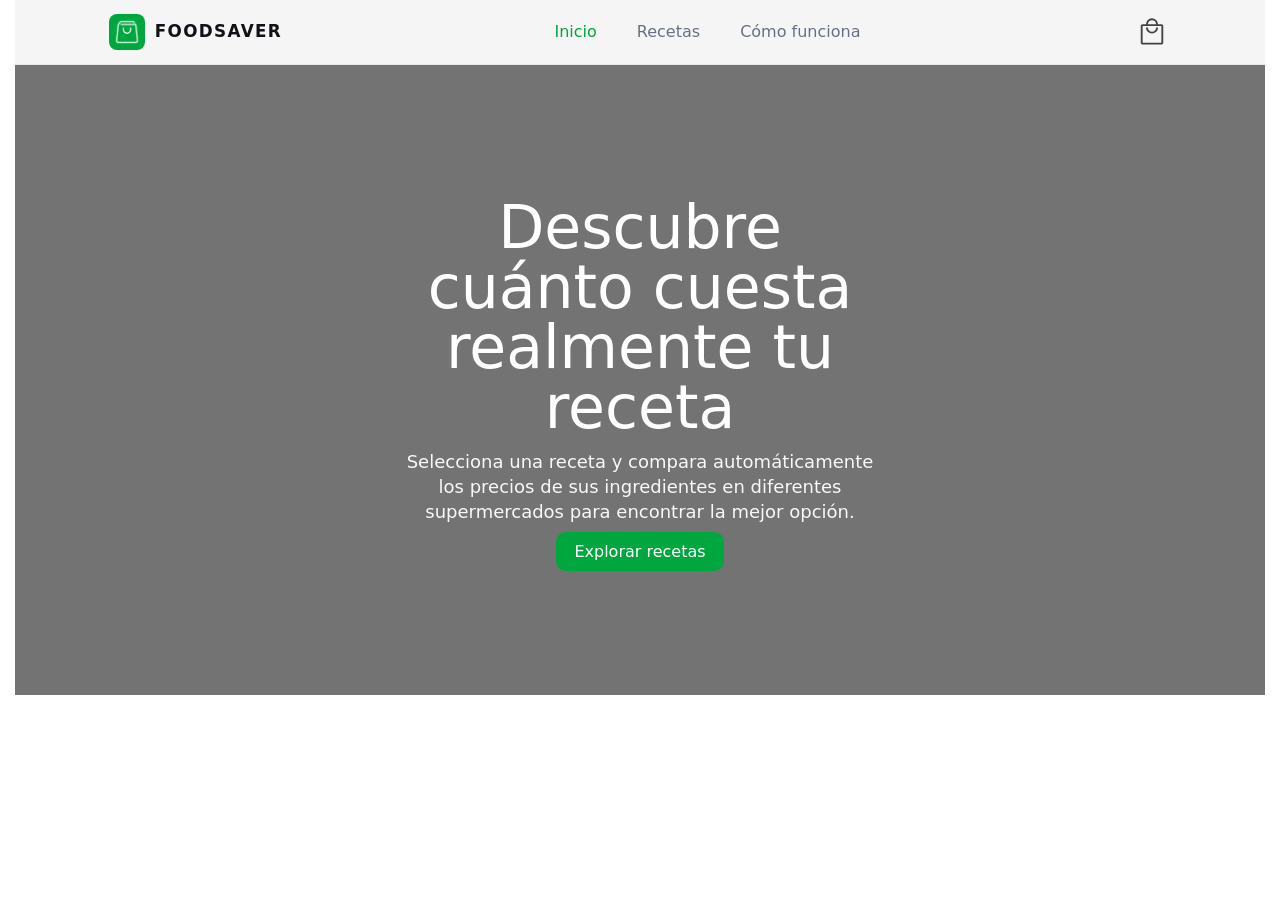
==== index.html @ 43d9aaf2 "Agregar características del carro, página de receta, y estilos Se introdujo la funcionalidad de carr" ====
<!DOCTYPE html>
<html lang="es">
<head>
    <!-- Configuración básica del documento -->
    <meta charset="utf-8">
    <meta name="viewport" content="width=device-width, initial-scale=1">
    <title>Foodsaver</title>
    <meta name="description" content="Foodsaver te ayuda a comparar precios de ingredientes entre supermercados para ahorrar en tus recetas favoritas.">

    <!-- Hoja de estilos principal (modular) -->
    <link rel="stylesheet" href="css/base/variables.css">
    <link rel="stylesheet" href="css/base/reset.css">
    <link rel="stylesheet" href="css/layout/header.css">
    <link rel="stylesheet" href="css/layout/container.css">
    <link rel="stylesheet" href="css/components/nav.css">
    <link rel="stylesheet" href="css/components/mobile-menu.css">
    <link rel="stylesheet" href="css/components/buttons.css">
    <link rel="stylesheet" href="css/pages/home.css">

    <!-- Script del header: controla menú móvil y estados interactivos -->
    <script defer src="js/header.js"></script>
    <script defer src="js/cart-shared.js"></script>
</head>
<body>
    <!-- Enlace accesible para saltar directamente al contenido principal -->
    <a class="skip-link sr-only" href="#content">Saltar al contenido</a>

    <!-- Header principal del sitio -->
    <header class="site-header">
        <div class="container header-inner">

            <!-- Logo / marca principal que redirige al inicio -->
            <a href="index.html" class="brand" aria-label="Foodsaver — Inicio">
                <img
                    src="assets/icons/Foodsaver.png"
                    alt="Logo Foodsaver"
                >
                <span class="brand__name">FOODSAVER</span>
            </a>

            <!-- Navegación principal visible en desktop -->
            <nav class="main-nav" aria-label="Navegación principal">
                <ul class="nav__list">
                    <li><a class="nav__link" href="index.html">Inicio</a></li>
                    <li><a class="nav__link" href="pages/recetas.html">Recetas</a></li>
                    <li><a class="nav__link" href="pages/como-funciona.html">Cómo funciona</a></li>
                </ul>
            </nav>

            <!-- Acciones del header: carrito y botón hamburguesa -->
            <div class="header-actions">

                <!-- Acceso al carrito en desktop -->
                <a href="pages/carrito.html" class="cart" aria-label="Ver carrito">
                    <img
                        src="assets/icons/Shopping_Bag.svg"
                        alt="Icono de carrito de compras"
                        aria-hidden="true"
                    >
                    <span class="cart-count" hidden>0</span>
                </a>

                <!-- Botón que abre el menú móvil -->
                <button
                    class="menu-toggle"
                    type="button"
                    aria-controls="mobile-menu"
                    aria-expanded="false"
                    aria-label="Abrir menú"
                >
                    <img
                        src="assets/icons/Menu.svg"
                        aria-hidden="true"
                        focusable="false"
                    >
                </button>
            </div>
        </div>

        <!-- Menú móvil oculto por defecto -->
        <div id="mobile-menu" class="mobile-menu" hidden>

            <!-- Tarjeta central del menú móvil tratada como diálogo accesible -->
             <!-- aria-modal="true"le indica a las tecnologías de asistencia que 
              informen al usuario que la capacidad de interactuar con otro contenido 
              de la página, o acceder a él, requiere que el cuadro de diálogo modal 
              esté cerrado o pierda el foco. En este caso, el menú móvil es un diálogo modal -->
            <div class="mobile-card" role="dialog" aria-modal="true" aria-label="Navegación móvil">

                <!-- Cabecera del menú móvil con botón para cerrar -->
                <header class="mobile-card__header">
                    <button class="mobile-close" type="button" aria-label="Cerrar menú">
                        <img src="assets/icons/Close_Menu.svg" alt="" aria-hidden="true">
                    </button>
                </header>

                <!-- Navegación en versión móvil -->
                <nav class="mobile-nav" aria-label="Navegación móvil">
                    <ul class="mobile-nav__list">
                        <li><a href="index.html" class="mobile-nav__link">Inicio</a></li>
                        <li><a href="pages/recetas.html" class="mobile-nav__link">Recetas</a></li>
                        <li><a href="pages/como-funciona.html" class="mobile-nav__link">Cómo funciona</a></li>
                    </ul>
                </nav>

                <!-- Acceso al carrito dentro del menú móvil -->
                <a href="pages/carrito.html" class="mobile-cart" aria-label="Ver carrito">
                    <img
                        src="assets/icons/Shopping_Bag.svg"
                        alt="Icono de carrito de compras"
                        aria-hidden="true"
                    >
                    <span class="cart-count" hidden>0</span>
                </a>
            </div>
        </div>
    </header>

    <!-- Contenido principal de la página -->
    <main id="content" tabindex="-1">
            <div class="hero-image" role="region" aria-label="Hero — Descubre recetas">
                <div class="hero-text">
                    <h1>Descubre cuánto cuesta realmente tu receta</h1>
                    <p>Selecciona una receta y compara automáticamente los precios de sus ingredientes en diferentes supermercados para encontrar la mejor opción.</p>
                    <a class="btn" href="pages/recetas.html">Explorar recetas</a>
                </div>
            </div>

            <!-- Aquí irá el resto del contenido -->
    </main>
</body>
</html>
---- css/base/variables.css ----
/* ==========================
   Variables globales del proyecto
   Centralizan colores, tamaños y valores reutilizables
   ========================== */
:root {
    --bg: #f5f5f5;
    --text: #111217;
    --muted: #667085;
    --accent: #00A63E;
    --max-width: 1100px;
    --gap: 1rem; /*Equivale a  16px, pero se escala automáticamente con el tamaño de fuente raíz */
    --radius: 8px;
    --focus-ring: 0 0 0 2px rgba(0, 166, 61, 0.384);
    --transition-fast: .12s;
}
---- css/layout/header.css ----
/* ==========================
   Estructura general del header
   ========================== */

/*Estilo base del header */
.site-header {
    background: var(--bg);
    border-bottom: 1px solid rgba(0, 0, 0, 0.05);
}

/* Layout del contenido interno del header */
.header-inner {
    display: flex; /* Ocupa todo el ancho disponible */
    align-items: center; /* Centra verticalemente */
    justify-content: space-between;
    gap: var(--gap);
    height: 64px;
}

/* ==========================
   Marca / logo
   ========================== */
.brand {
    display: inline-flex; /*Ocupa solo el espacio necesario para su contenido*/
    align-items: center;
    gap: .6rem;
    font-weight: 700;
    border-radius: var(--radius);
    padding: 0.2rem;
}

/* Icono del logo con fondo verde de marca */
.brand img {
    width: auto;
    height: 36px;
    border-radius: var(--radius);
    background: var(--accent);
    padding: 4px;
    object-fit: contain; /* La imagen debe encajar dentro de 36x36 sin deformarse / Mantiene proporcion */
}

/* Texto del logo */
.brand__name {
    color: var(--text);
    font-size: 1.05rem;
    letter-spacing: .08em;
}

.cart,
.mobile-cart {
    position: relative;
}

.cart-count {
    align-items: center;
    background: #00a63e;
    border-radius: 999px;
    color: #fff;
    display: inline-flex;
    font-size: 12px;
    font-weight: 700;
    height: 18px;
    justify-content: center;
    min-width: 18px;
    padding: 0 5px;
    position: absolute;
    right: -5px;
    top: -3px;
}

.cart-count[hidden] {
    display: none;
}
---- css/layout/container.css ----
/* Contenedor general para centrar contenido y limitar ancho */
.container {
    max-width: var(--max-width);
    margin: 0 auto;
    padding: 0 1rem; /* Espaciado horizontal, 0 en top y bottom, 1 rem en sides */
}
---- css/components/nav.css ----
/* ==========================
   Navegación principal
   En móvil se oculta y se activa más adelante con media query
   ========================== */
.main-nav {
    display: none; /* Se prioriza móvil antes que desktop, por eso se oculta por defecto */
}

/* Lista horizontal de enlaces en desktop */
.nav__list {
    display: flex;
    margin: 0;
    padding: 0;
    gap: 1rem;
    list-style: none; /* Elimina el marcador de lista por defecto */
}

.nav__link {
    display: inline-block;
    padding: .4rem .75rem; /*Arriba/Abajo, Izquierda/Derecha */
    border-radius: var(--radius);
    color: var(--muted);
    transition: color var(--transition-fast); /* Transición suave para el cambio de color en hover y estados activos */
}

/* Se mantiene el color verde de los enlaces en hover, active y estado actual */
/* Si se cumple cualquiera de estas condiciones, el enlace se resalta con el color de accent */
.nav__link:hover, /* En hover */
.nav__link:active, /* En active (mientras se hace clic) */
.nav__link[aria-current="page"],
.mobile-nav__link[aria-current="page"] {
    color: var(--accent);
}

/* ==========================
   Acciones del header
   Agrupa carrito y botón hamburguesa
   ========================== */

/* Aunque solo se muestre un item segun responsive (carrito o menú), se diseña
el contenedor para mantener dos o más elementos en caso de futuras adiciones */
.header-actions {
    display: flex;
    align-items: center;
    gap: .5rem;
}

/* Estilo base compartido por el carrito y el botón de menú */
.cart,
.menu-toggle {
    background: transparent; /* Quita el fondo gris por defecto de los botones */
    border: none; /* Elimina el borde por defecto de los botones */
    padding: .45rem;
    border-radius: var(--radius);
    cursor: pointer;
    display: inline-flex;
    align-items: center;
}

/* Tamaño uniforme para iconos del header */
/* Selecciona cualquier img dentro de .cart o .menu-toggle para aplicar el mismo tamaño */
/* Es un selector descendiente. Apunta a elementos hijos img dentro de .cart o .menu-toggle */
.cart img,
.menu-toggle img {
    width: auto;
    height: 30px;
}

/* Hover compartido entre carrito desktop, menú hamburguesa y carrito móvil */
.cart:hover,
.menu-toggle:hover,
.mobile-cart:hover {
    background: rgba(0, 0, 0, 0.04);
}

/* ==========================
   Media queries
   ========================== */

/* En móvil se oculta el carrito del header para evitar duplicación */
/* Cuando la pantalla sea de 699px o MENOS */
@media (max-width: 699px) {
    .header-actions .cart {
        display: none;
    }
}

/* ESTUDIAR */
/* En desktop se muestra la navegación principal y se oculta el menú hamburguesa */
/* Cuando la pantalla sea de 700px o MÁS grande */
@media (min-width: 700px) {
    .main-nav {
        display: block;
    }

    .menu-toggle {
        display: none;
    }
}
---- css/components/mobile-menu.css ----
/* ==========================
   Menú móvil
   Overlay + tarjeta central
   ========================== */
.mobile-menu {
    /* Cubre toda la pantalla con un fondo semitransparente */
    position: fixed; /* Fija el menú al viewport para que no se mueva al hacer scroll */
    inset: 0; /* Equivale a top: 0; right: 0; bottom: 0; left: 0; */

    display: flex;
    align-items: center;
    justify-content: center;
    background: rgba(0, 0, 0, 0.28);
    z-index: 1000; /* Asegura que el menú esté por encima de otros elementos */
    visibility: hidden;
    opacity: 0;
    transition: opacity .18s ease, visibility .18s;
}

/* Estado visible del overlay */
/* Mismo elemento con dos clases: .mobile-menu para el estilo base y .is-open para activar la visibilidad */
.mobile-menu.is-open {
    visibility: visible; /* Hace visible el overlay */
    opacity: 1; /* Si es cero el overlay no es visible pero es clickeable. Tambien controla el fade */
}
     
/* Tarjeta del menú móvil */
/* Contiene la navegacion, el botón de cierre y el acceso al carrito dentro del menú */
.mobile-card {
    width: min(92%, 400px); /* Usa el menor valor: 92% del ancho o máximo 420px */
    border-radius: 12px;
    padding: .75rem 1rem;
    background: var(--bg);
    
    display: flex;
    flex-direction: column;
    
    gap: .75rem;
    box-shadow: 0 12px 30px rgba(0, 0, 0, 0.18);
    max-height: 92vh;
}

/* Cabecera del diálogo móvil */
.mobile-card__header {
    display: flex;
    width: 100%;
    align-items: center; /* Centra el botón de cierre verticalmente */
    justify-content: center; /* Centra el botón de cierre horizontalmente */
}

/* Botón de cierre del menú móvil */
.mobile-close {
    background: transparent; /* Quita el fondo por defecto del botón */
    padding: .4rem;
    cursor: pointer;
    border: none; /* Elimina el borde por defecto del botón */
}

/* Tamaño del icono de cierre */
.mobile-close img {
    display: block;
    width: auto;
    height: 50px;
}

/* Lista vertical de enlaces en móvil */
.mobile-nav__list {
    list-style: none;
    padding: 0;
    margin: 0;
    
    display: flex;
    flex-direction: column;
    gap: .6rem;
}

/* Enlaces del menú móvil */
.mobile-nav__link {
    display: block;
    width: 100%; /* Ocupa todo el ancho del contenedor para facilitar el clic en móvil */

    text-align: center;
    padding: .6rem 1rem;
    border-radius: var(--radius);
    color: var(--text);
    transition: color var(--transition-fast);
}

/* Hovers del menú móvil. SE Pone el color verde de la variable global accent*/
.mobile-nav__link:hover,
.mobile-nav__link:active {
    color: var(--accent);
}

/* Carrito dentro del menú móvil */
.mobile-cart {
    border-radius: var(--radius);
    display: inline-flex; /* Permite que no ocupe todo el ancho. Permite que otros elementos se situen a su lado */
    align-items: center;
    justify-content: center;
    color: var(--text);

}

/* Tamaño del icono del carrito móvil */
.mobile-cart img {
    width: 60px;
    height: 60px;
}
---- css/components/buttons.css ----
/* Botones reutilizables */ /* Por defecto los botones son inline block. Se
Comportan como elementos en linea y además respetan las dimensiones  */
/* Explorar recetas , ... */
.btn {
    background: var(--accent); /* Color de fondo del boton */
    color: #fff; /* Color del texto del boton */
    padding: 10px 18px;
    border-radius: 10px;
    font-weight: 500;
    text-decoration: none;
}
---- css/pages/home.css ----
/* ==========================
   Simplified hero styles (appended)
   - Uses .hero-image and .hero-text for a minimal structure
   - Keeps a dark overlay and the Figma background asset
   ========================== */
.hero-image {
    position: relative;
    color: #fff;
    background-image: linear-gradient(rgba(0,0,0,0.55), rgba(0,0,0,0.55)), url("../../assets/images/hero_image.jpg");
    background-size: cover;
    background-position: center;
    background-repeat: no-repeat;
    min-height: 60vh;
}

.hero-text {
    position: absolute;
    top: 50%;
    left: 50%;
    transform: translate(-50%, -50%);
    text-align: center;
    padding: 0 1rem;
    max-width: 520px;
}

.hero-text h1 {
    margin: 0 0 0.75rem;
    font-weight: 500;
    font-size: clamp(28px, 6.5vw, 60px);
    line-height: 1;
}

.hero-text p {
    margin: 0 0 1rem;
    color: rgba(255,255,255,0.95);
    font-size: clamp(14px, 2.4vw, 18px);
    line-height: 1.4;
}

@media (min-width: 1024px) {
    .hero-image {
        min-height: 70vh;
    }

    .hero-text h1 {
        font-size: 60px;
        line-height: 60px;
    }
}
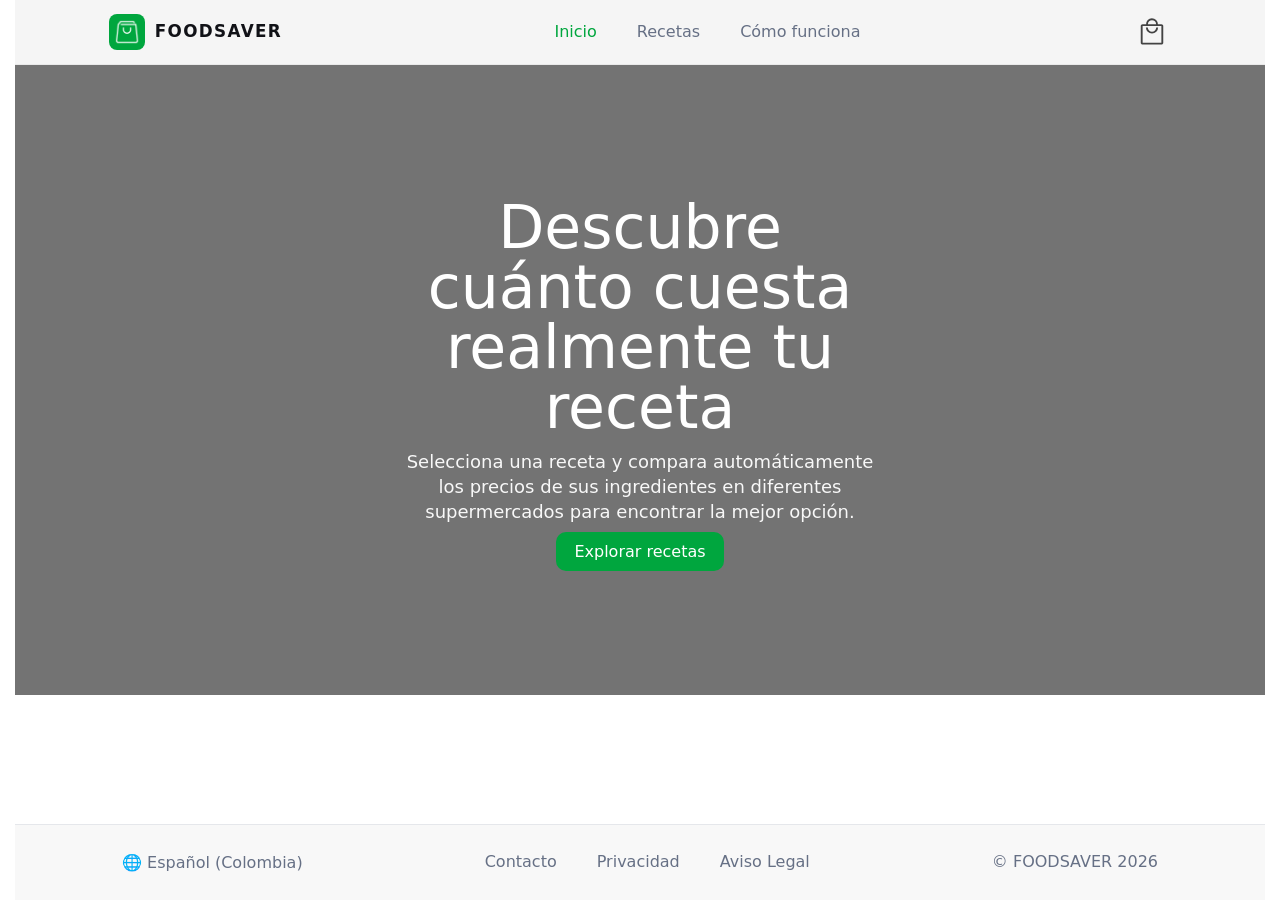
==== commit 7ec8f594: "Merge branch 'main' into Receta_Scraper" ====
--- a/index.html
+++ b/index.html
@@ -16,6 +16,7 @@
     <link rel="stylesheet" href="css/components/mobile-menu.css">
     <link rel="stylesheet" href="css/components/buttons.css">
     <link rel="stylesheet" href="css/pages/home.css">
+    <link rel="stylesheet" href="css/components/footer.css">
 
     <!-- Script del header: controla menú móvil y estados interactivos -->
     <script defer src="js/header.js"></script>
@@ -27,7 +28,7 @@
 
     <!-- Header principal del sitio -->
     <header class="site-header">
-        <div class="container header-inner">
+        <div class="container header-inner">    
 
             <!-- Logo / marca principal que redirige al inicio -->
             <a href="index.html" class="brand" aria-label="Foodsaver — Inicio">
@@ -128,5 +129,17 @@
 
             <!-- Aquí irá el resto del contenido -->
     </main>
+    <!-- Footer -->
+    <footer class="site-footer">
+        <div class="container">
+            <span class="footer-language" tabindex="0" aria-label="Idioma: Español (Colombia)">🌐 Español (Colombia)</span>
+            <nav class="footer-nav" aria-label="Enlaces de footer">
+                <a class="nav__link" href="pages/contacto.html">Contacto</a>
+                <a class="nav__link" href="pages/privacidad.html">Privacidad</a>
+                <a class="nav__link" href="pages/aviso-legal.html">Aviso Legal</a>
+            </nav>
+            <span class="footer-copyright" tabindex="0" aria-label="© FOODSAVER 2026">© FOODSAVER 2026</span>
+        </div>
+    </footer>
 </body>
 </html>
--- a/css/components/footer.css
+++ b/css/components/footer.css
@@ -0,0 +1,114 @@
+/* Footer component styles - cleaned and consolidated
+   - Merged rules into .site-footer .container (removed .footer-content wrapper)
+   - Removed unused/diagnostic borders and redundant selectors
+   - Kept visual layout, spacing and responsive behaviour unchanged
+*/
+.site-footer {
+    background-color: #f8f8f8;
+    padding: 1.25rem 0;
+    border-top: 1px solid #e5e7eb;
+}
+
+/* Specific container rules for footer only (do not change global .container) */
+.site-footer .container {
+    display: flex;
+    justify-content: space-between;
+    align-items: center;
+    gap: 1rem; /* matches previous effective gap */
+    padding: 0 1.5rem;
+    flex-wrap: wrap;
+    width: 100%;
+}
+
+/* Language indicator (informative) */
+.footer-language {
+    display: inline-block; /* allow focus ring */
+    white-space: nowrap;
+    font-size: 1rem;
+    font-weight: 500;
+    line-height: 1.5625rem;
+    color: var(--muted);
+    padding:0.2rem 0.5rem;
+    cursor: default;
+}
+
+.footer-language:focus-visible {
+    box-shadow: var(--focus-ring);
+    border-radius: var(--radius);
+    outline: none;
+}
+
+.footer-nav {
+    display: flex;
+    justify-content: center;
+    gap: 1rem;
+    flex: 1;
+}
+
+/* Keep link rules minimal: .nav__link provides hover/active/aria-current */
+.footer-nav a {
+    color: var(--muted);
+    text-decoration: none;
+    padding: .4rem .75rem; /* keep same spacing as header links */
+    border-radius: var(--radius);
+    transition: color var(--transition-fast);
+}
+
+.footer-copyright {
+    display: inline-block;
+    font-size: 1rem;
+    font-weight: 500;
+    line-height: 1.56rem;
+    padding:0.2rem 0.5rem;
+    color: var(--muted);
+    margin: 0;
+    cursor: default;
+}
+
+.footer-copyright:focus-visible {
+    box-shadow: var(--focus-ring);
+    border-radius: var(--radius);
+    outline: none;
+}
+
+/* Responsive: tablet */
+@media (max-width: 768px) {
+    .site-footer .container {
+        flex-direction: column;
+        align-items: center;
+        gap: 1.5rem;
+    }
+
+    .footer-nav {
+        flex-wrap: wrap;
+        justify-content: center;
+        gap: 0.5rem;
+    }
+
+    .footer-nav a {
+        padding: 0.75rem 1rem;
+        font-size: 0.95rem;
+        min-width: 100px;
+        text-align: center;
+    }
+}
+
+/* Responsive: mobile */
+@media (max-width: 480px) {
+    .footer-nav {
+        width: 100%;
+        gap: 0.5rem;
+        justify-content: center;
+    }
+
+    .footer-nav a {
+        flex: 1;
+        min-width: 80px;
+        padding: 0.625rem 0.5rem;
+        font-size: 0.875rem;
+    }
+
+    .footer-copyright {
+        font-size: 0.875rem;
+    }
+}
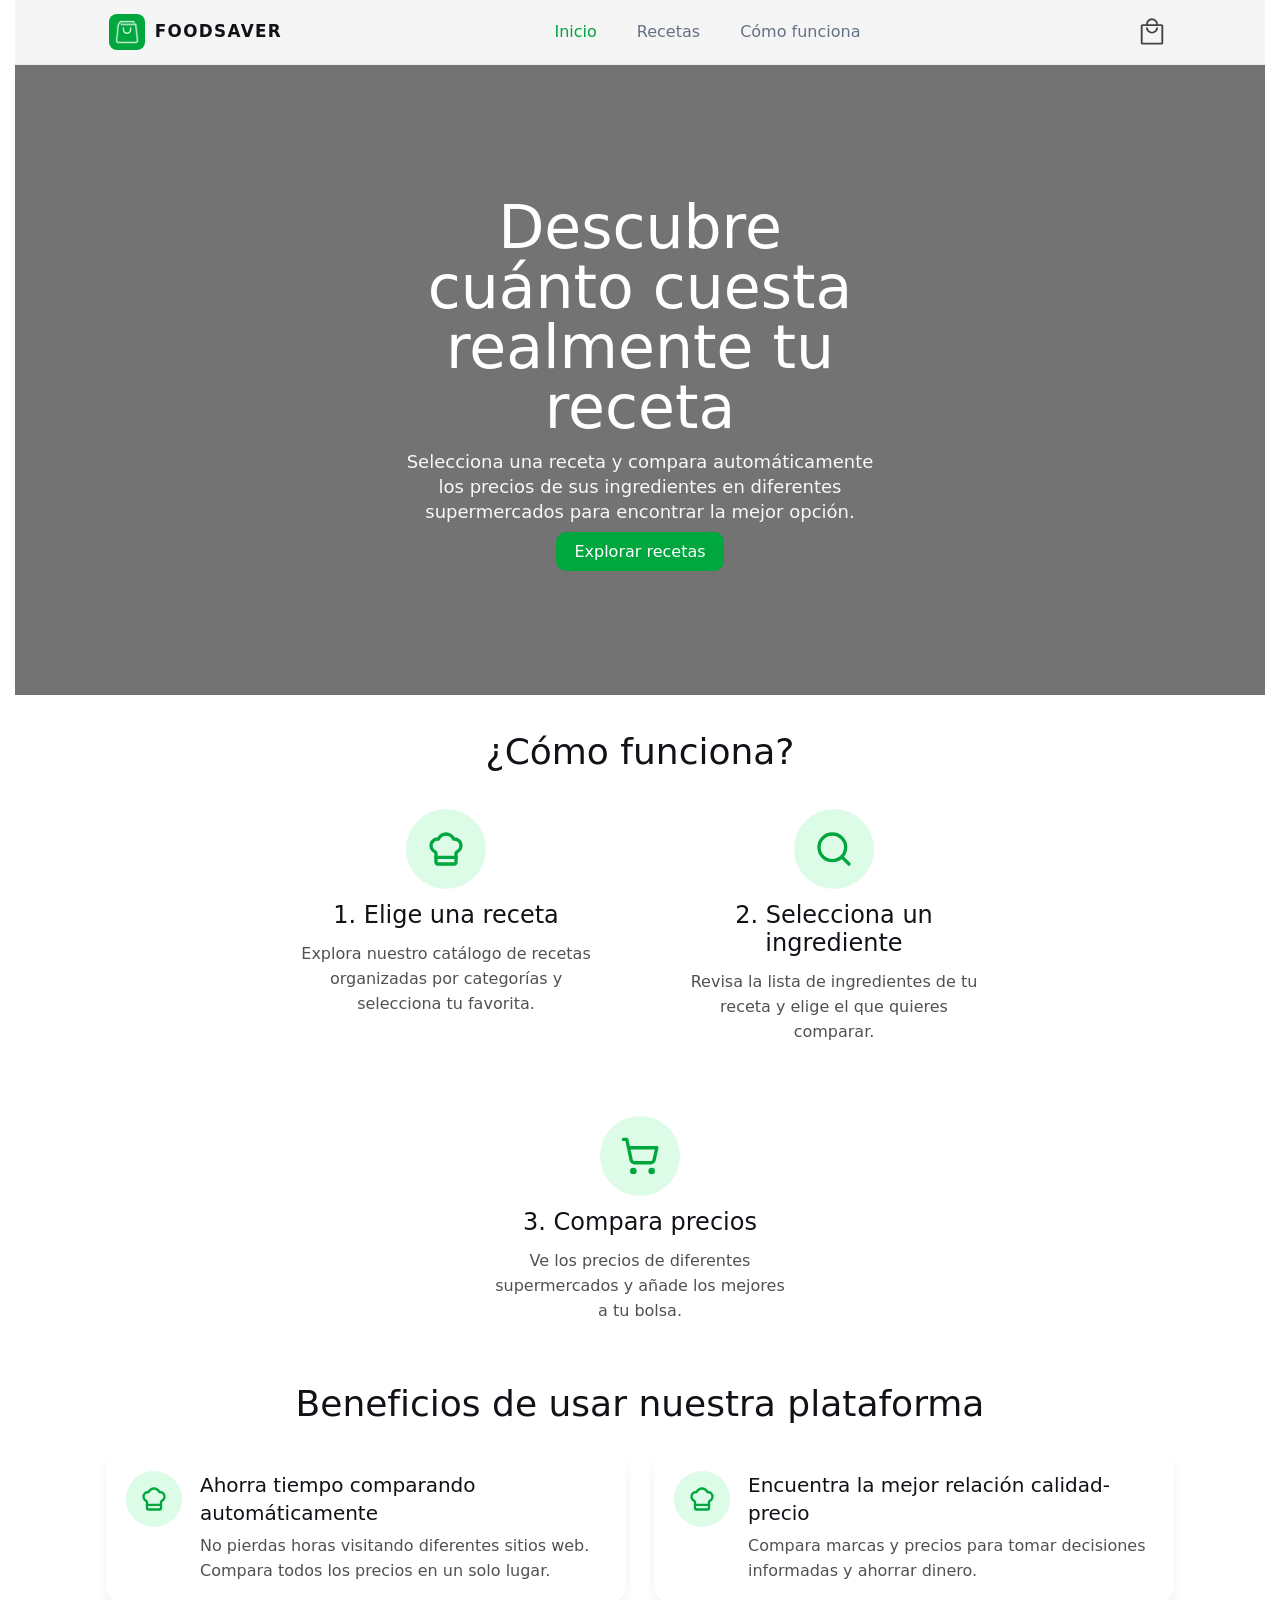
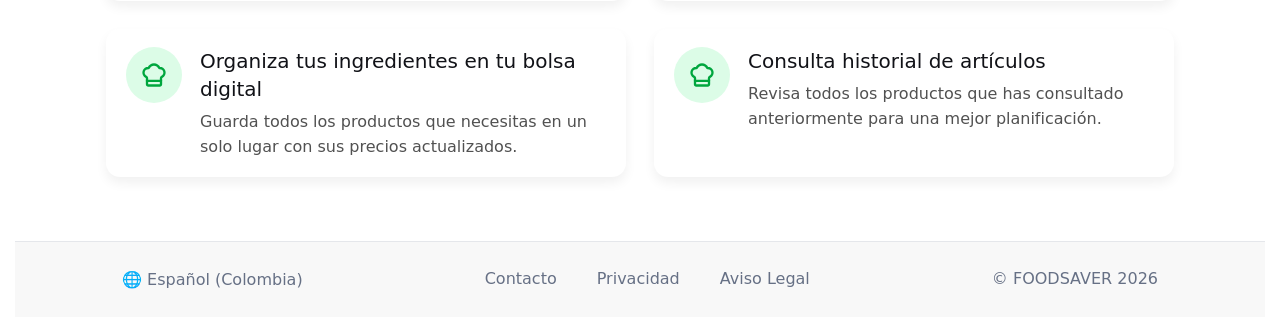
==== commit b20a86e0: "Como funciona y Beneficios del index.html" ====
--- a/index.html
+++ b/index.html
@@ -5,7 +5,6 @@
     <meta charset="utf-8">
     <meta name="viewport" content="width=device-width, initial-scale=1">
     <title>Foodsaver</title>
-    <meta name="description" content="Foodsaver te ayuda a comparar precios de ingredientes entre supermercados para ahorrar en tus recetas favoritas.">
 
     <!-- Hoja de estilos principal (modular) -->
     <link rel="stylesheet" href="css/base/variables.css">
@@ -20,7 +19,6 @@
 
     <!-- Script del header: controla menú móvil y estados interactivos -->
     <script defer src="js/header.js"></script>
-    <script defer src="js/cart-shared.js"></script>
 </head>
 <body>
     <!-- Enlace accesible para saltar directamente al contenido principal -->
@@ -58,7 +56,6 @@
                         alt="Icono de carrito de compras"
                         aria-hidden="true"
                     >
-                    <span class="cart-count" hidden>0</span>
                 </a>
 
                 <!-- Botón que abre el menú móvil -->
@@ -70,7 +67,7 @@
                     aria-label="Abrir menú"
                 >
                     <img
-                        src="assets/icons/Menu.svg"
+                        src = "assets/icons/Menu.svg"
                         aria-hidden="true"
                         focusable="false"
                     >
@@ -111,7 +108,6 @@
                         alt="Icono de carrito de compras"
                         aria-hidden="true"
                     >
-                    <span class="cart-count" hidden>0</span>
                 </a>
             </div>
         </div>
@@ -127,7 +123,85 @@
                 </div>
             </div>
 
-            <!-- Aquí irá el resto del contenido -->
+            <!-- Sección: Cómo funciona -->
+            <section class="how-it-works" aria-labelledby="how-heading">
+                <div class="container">
+                    <h2 class="section-title">¿Cómo funciona?</h2>
+
+                    <ul class="how-list" role="list">
+                        <li class="how-item">
+                            <div class="how-icon" aria-hidden="true">
+                                <img src="assets/icons/Chef.svg" alt="">
+                            </div>
+                            <h3 class="how-item__title">1. Elige una receta</h3>
+                            <p class="how-item__desc">Explora nuestro catálogo de recetas organizadas por categorías y selecciona tu favorita.</p>
+                        </li>
+                        <li class="how-item">
+                            <div class="how-icon" aria-hidden="true">
+                                <img src="assets/icons/Lupa.svg" alt="">
+                            </div>
+                            <h3 class="how-item__title">2. Selecciona un ingrediente</h3>
+                            <p class="how-item__desc">Revisa la lista de ingredientes de tu receta y elige el que quieres comparar.</p>
+                        </li>
+                        <li class="how-item">
+                            <div class="how-icon" aria-hidden="true">
+                                <img src="assets/icons/Cart-Home.svg" alt="">
+                            </div>
+                            <h3 class="how-item__title">3. Compara precios</h3>
+                            <p class="how-item__desc">Ve los precios de diferentes supermercados y añade los mejores a tu bolsa.</p>
+                        </li>
+                    </ul>
+                </div>
+            </section>
+
+            <!-- Sección: Beneficios -->
+            <section class="benefits" aria-labelledby="benefits-heading">
+                <div class="container">
+                    <h2 id="benefits-heading" class="section-title">Beneficios de usar nuestra plataforma</h2>
+
+                    <div class="benefits-grid">
+                        <article class="benefit-card">
+                            <div class="benefit-card__icon" aria-hidden="true">
+                                <img src="assets/icons/Chef.svg" alt="">
+                            </div>
+                            <div class="benefit-card__content">
+                                <h3 class="benefit-card__title">Ahorra tiempo comparando automáticamente</h3>
+                                <p class="benefit-card__text">No pierdas horas visitando diferentes sitios web. Compara todos los precios en un solo lugar.</p>
+                            </div>
+                        </article>
+
+                        <article class="benefit-card">
+                            <div class="benefit-card__icon" aria-hidden="true">
+                                <img src="assets/icons/Chef.svg" alt="">
+                            </div>
+                            <div class="benefit-card__content">
+                                <h3 class="benefit-card__title">Encuentra la mejor relación calidad-precio</h3>
+                                <p class="benefit-card__text">Compara marcas y precios para tomar decisiones informadas y ahorrar dinero.</p>
+                            </div>
+                        </article>
+
+                        <article class="benefit-card">
+                            <div class="benefit-card__icon" aria-hidden="true">
+                                <img src="assets/icons/Chef.svg" alt="">
+                            </div>
+                            <div class="benefit-card__content">
+                                <h3 class="benefit-card__title">Organiza tus ingredientes en tu bolsa digital</h3>
+                                <p class="benefit-card__text">Guarda todos los productos que necesitas en un solo lugar con sus precios actualizados.</p>
+                            </div>
+                        </article>
+
+                        <article class="benefit-card">
+                            <div class="benefit-card__icon" aria-hidden="true">
+                                <img src="assets/icons/Chef.svg" alt="">
+                            </div>
+                            <div class="benefit-card__content">
+                                <h3 class="benefit-card__title">Consulta historial de artículos</h3>
+                                <p class="benefit-card__text">Revisa todos los productos que has consultado anteriormente para una mejor planificación.</p>
+                            </div>
+                        </article>
+                    </div>
+                </div>
+            </section>
     </main>
     <!-- Footer -->
     <footer class="site-footer">
--- a/css/layout/header.css
+++ b/css/layout/header.css
@@ -45,29 +45,3 @@
     font-size: 1.05rem;
     letter-spacing: .08em;
 }
-
-.cart,
-.mobile-cart {
-    position: relative;
-}
-
-.cart-count {
-    align-items: center;
-    background: #00a63e;
-    border-radius: 999px;
-    color: #fff;
-    display: inline-flex;
-    font-size: 12px;
-    font-weight: 700;
-    height: 18px;
-    justify-content: center;
-    min-width: 18px;
-    padding: 0 5px;
-    position: absolute;
-    right: -5px;
-    top: -3px;
-}
-
-.cart-count[hidden] {
-    display: none;
-}
--- a/css/layout/container.css
+++ b/css/layout/container.css
@@ -4,3 +4,5 @@
     margin: 0 auto;
     padding: 0 1rem; /* Espaciado horizontal, 0 en top y bottom, 1 rem en sides */
 }
+
+
--- a/css/pages/home.css
+++ b/css/pages/home.css
@@ -47,3 +47,123 @@
         line-height: 60px;
     }
 }
+
+/* ==========================
+   Secciones: Cómo funciona / Beneficios
+   Reutilizables, accesibles y responsivas
+   ========================== */
+.section-title {
+    font-weight: 500;
+    font-size: 36px;
+    line-height: 50px;
+    text-align: center;
+    color: var(--text);
+    margin: 2rem 0 1.5rem;
+}
+
+.how-list {
+    display: flex;
+    gap: 2.5rem;
+    flex-wrap: wrap;
+    justify-content: center;
+    list-style: none;
+    padding: 0;
+    margin: 0 auto 3rem;
+}
+
+.how-item {
+    max-width: 332px;
+    min-width: 230px;
+    display: flex;
+    flex-direction: column;
+    align-items: center;
+    text-align: center;
+    gap: 0.75rem;
+    padding: 0.5rem 1rem;
+}
+
+.how-icon {
+    width: 80px;
+    height: 80px;
+    border-radius: 9999px;
+    background: #dcfce7;
+    display: flex;
+    align-items: center;
+    justify-content: center;
+}
+
+.how-icon img { width: 40px; height: 40px; display:block }
+
+.how-item__title {
+    font-size: 24px;
+    line-height: 28px;
+    font-weight: 500;
+    color: var(--text);
+    margin: 0;
+}
+
+.how-item__desc {
+    font-size: 16px;
+    line-height: 25px;
+    color: #515151;
+    margin: 0;
+    max-width: 280px;
+}
+
+.benefits-grid {
+    display: grid;
+    grid-template-columns: 1fr;
+    gap: 1.5rem;
+    justify-items: center;
+    margin: 1rem 0 4rem;
+}
+
+.benefit-card {
+    width: 100%;
+    max-width: 520px;
+    background: #fff;
+    display: flex;
+    gap: 18px;
+    align-items: flex-start;
+    padding: 18px 20px;
+    border-radius: 14px;
+    box-shadow: 0 6px 12px rgba(0,0,0,0.06);
+}
+
+.benefit-card__icon {
+    width: 56px;
+    height: 56px;
+    border-radius: 9999px;
+    background: #dcfce7;
+    display:flex;
+    align-items:center;
+    justify-content:center;
+    flex: 0 0 56px;
+}
+
+.benefit-card__icon img { width: 28px; height: 28px; display:block }
+
+.benefit-card__title {
+    font-size: 20px;
+    line-height: 28px;
+    font-weight: 500;
+    color: var(--text);
+    margin: 0 0 6px;
+}
+
+.benefit-card__text {
+    font-size: 16px;
+    line-height: 25px;
+    color: #515151;
+    margin: 0;
+}
+
+@media (min-width: 700px) {
+    .benefits-grid { grid-template-columns: repeat(2, 1fr); gap: 1.75rem; }
+}
+
+@media (min-width: 1100px) {
+    .how-list { gap: 3.5rem; }
+    .how-item__desc { max-width: 320px; }
+    .benefits-grid { grid-template-columns: repeat(2, minmax(360px, 1fr)); }
+}
